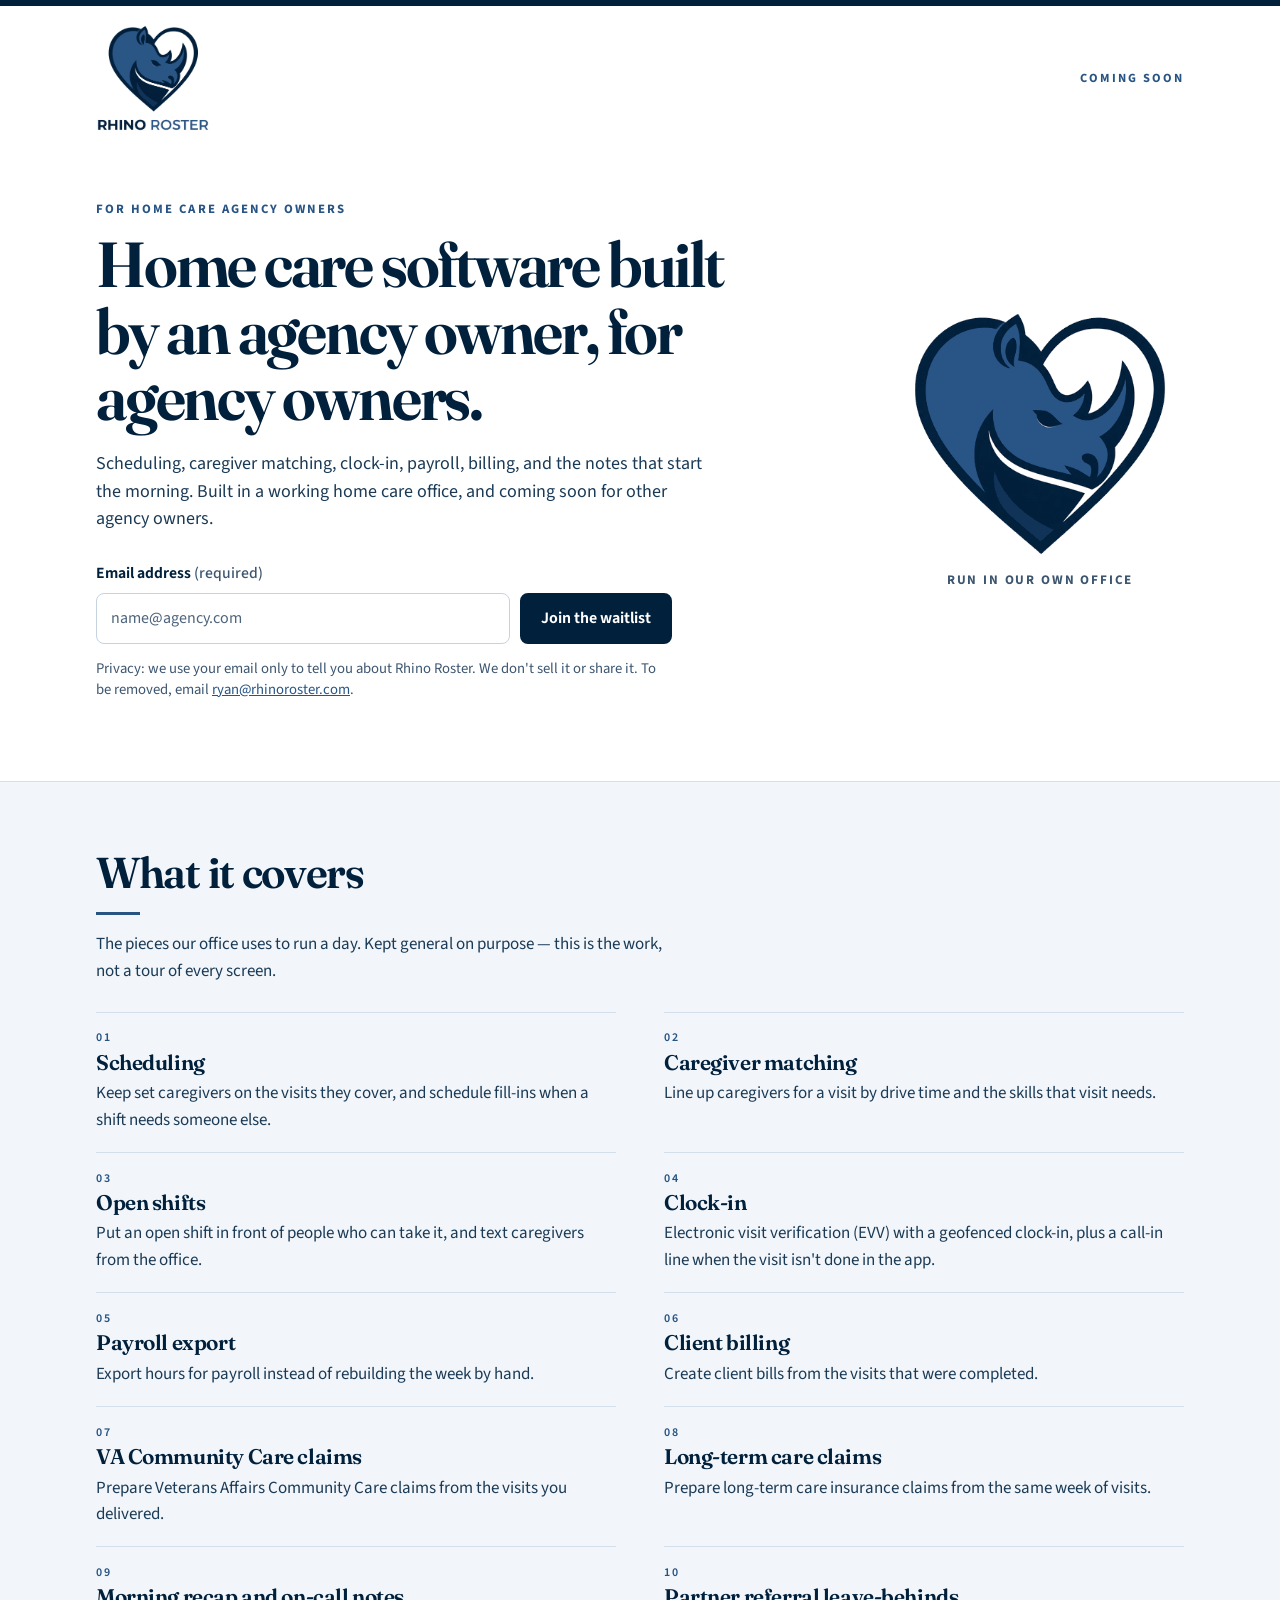
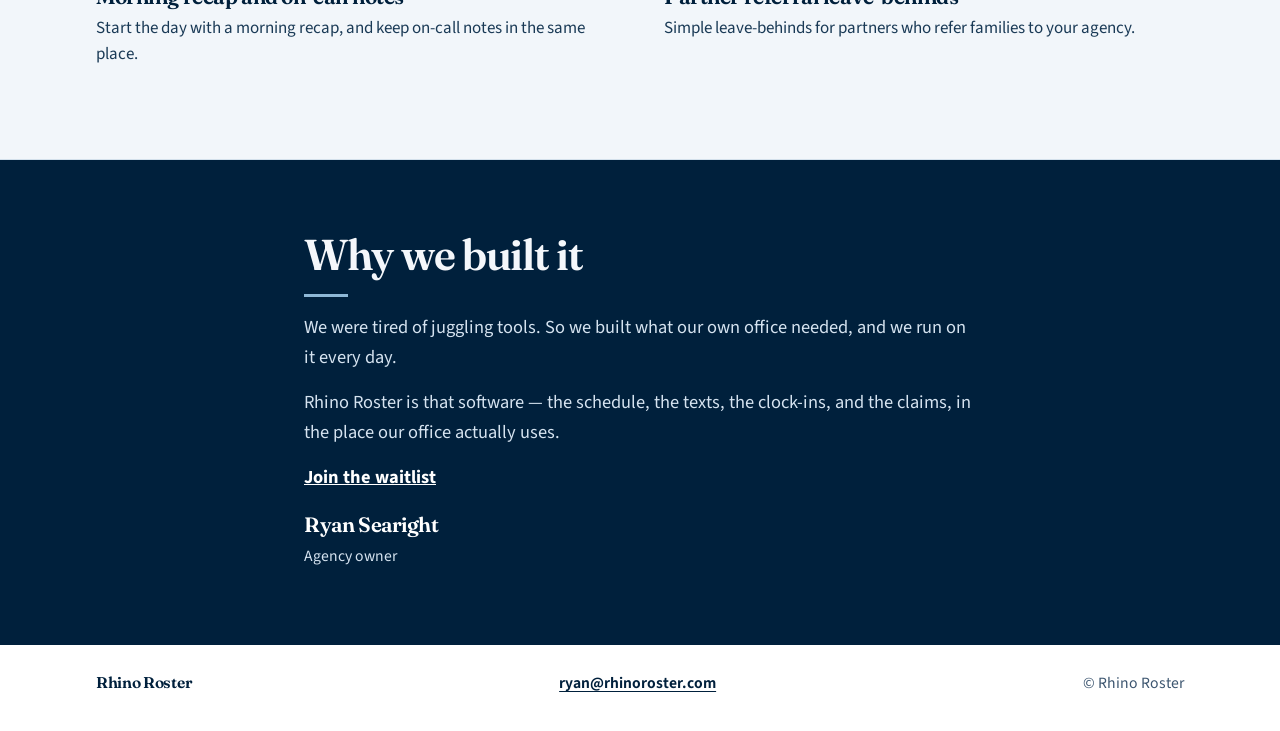
==== index.html @ 0003358c "Rhino Roster coming-soon site" ====
<!DOCTYPE html>
<html lang="en">
<head>
  <meta charset="utf-8">
  <meta name="viewport" content="width=device-width, initial-scale=1">
  <title>Rhino Roster — Home care software for agency owners</title>
  <meta name="description" content="Coming soon: home care software built by an agency owner, for agency owners. Scheduling, caregiver matching, clock-in, payroll, billing, and claims.">
  <meta name="author" content="Rhino Roster">
  <meta name="theme-color" content="#00203c">
  <meta name="color-scheme" content="light">
  <meta name="robots" content="index, follow">
  <link rel="canonical" href="https://rhinoroster.com/">
  <link rel="icon" href="/favicon.svg" type="image/svg+xml">
  <link rel="icon" href="/assets/favicon-32.png" sizes="32x32" type="image/png">
  <link rel="apple-touch-icon" href="/assets/apple-touch-icon.png">
  <meta property="og:site_name" content="Rhino Roster">
  <meta property="og:title" content="Rhino Roster — Coming soon">
  <meta property="og:description" content="Home care software built by an agency owner, for agency owners. Scheduling, caregiver matching, clock-in, payroll, billing, and claims.">
  <meta property="og:type" content="website">
  <meta property="og:url" content="https://rhinoroster.com/">
  <meta property="og:image" content="https://rhinoroster.com/assets/og.png">
  <meta property="og:image:width" content="1200">
  <meta property="og:image:height" content="630">
  <meta property="og:image:alt" content="Rhino Roster. Home care software built by an agency owner, for agency owners. Coming soon.">
  <meta property="og:locale" content="en_US">
  <meta name="twitter:card" content="summary_large_image">
  <meta name="twitter:title" content="Rhino Roster — Coming soon">
  <meta name="twitter:description" content="Home care software built by an agency owner, for agency owners. Scheduling, caregiver matching, clock-in, payroll, billing, and claims.">
  <meta name="twitter:image" content="https://rhinoroster.com/assets/og.png">
  <meta name="twitter:image:alt" content="Rhino Roster. Home care software built by an agency owner, for agency owners. Coming soon.">
  <link rel="preload" href="/fonts/fraunces-latin.woff2" as="font" type="font/woff2" crossorigin>
  <link rel="preload" href="/fonts/source-sans-3-latin.woff2" as="font" type="font/woff2" crossorigin>
  <link rel="stylesheet" href="/css/styles.css">
  <script type="application/ld+json">
  {
    "@context": "https://schema.org",
    "@graph": [
      {
        "@type": "Organization",
        "name": "Rhino Roster",
        "url": "https://rhinoroster.com/",
        "email": "ryan@rhinoroster.com",
        "logo": "https://rhinoroster.com/assets/logo-full.png",
        "description": "Home care software built by an agency owner, for agency owners.",
        "founder": {
          "@type": "Person",
          "name": "Ryan Searight"
        }
      },
      {
        "@type": "WebSite",
        "name": "Rhino Roster",
        "url": "https://rhinoroster.com/"
      }
    ]
  }
  </script>
</head>
<body id="top">
  <a class="skip" href="#main">Skip to content</a>

  <header class="site-header">
    <a class="brand" href="#top">
      <img class="brand-logo" src="/assets/logo-full.png" alt="Rhino Roster" width="600" height="570">
    </a>
    <p class="coming">Coming soon</p>
  </header>

  <main id="main" tabindex="-1">
    <section class="hero" aria-labelledby="hero-title">
      <div class="hero-copy">
        <p class="kicker">For home care agency owners</p>
        <h1 id="hero-title">Home care software built by an agency owner, for agency owners.</h1>
        <p class="lede">Scheduling, caregiver matching, clock-in, payroll, billing, and the notes that start the morning. Built in a working home care office, and coming soon for other agency owners.</p>

        <!--
          WAITLIST FORM
          This form works today with no server and no secrets. On submit it opens
          the visitor's email app, addressed to ryan@rhinoroster.com.

          To connect Formspree (or any service that accepts a JSON POST with an
          "email" field):
          1. Create a form and copy its endpoint.
             Formspree looks like https://formspree.io/f/xxxxxxxx
          2. Put that URL in data-endpoint below.
          3. Redeploy. Leave data-endpoint="" to keep the mailto fallback.
          If you connect a service, update the privacy note so it names that service.
        -->
        <form
          id="waitlist-form"
          class="signup"
          data-endpoint=""
          action="mailto:ryan@rhinoroster.com"
          method="post"
          enctype="text/plain"
        >
          <label for="waitlist-email">Email address <span class="label-hint">(required)</span></label>
          <div class="signup-row">
            <input
              id="waitlist-email"
              name="email"
              type="email"
              autocomplete="email"
              inputmode="email"
              spellcheck="false"
              maxlength="254"
              required
              placeholder="name@agency.com"
              aria-describedby="privacy-note form-status"
            >
            <button type="submit">Join the waitlist</button>
          </div>
          <div class="hp" aria-hidden="true">
            <label for="company-website">Company website</label>
            <input id="company-website" name="_gotcha" type="text" tabindex="-1" autocomplete="off">
          </div>
          <p id="form-status" class="status" role="status" aria-live="polite"></p>
          <p id="privacy-note" class="privacy">Privacy: we use your email only to tell you about Rhino Roster. We don't sell it or share it. To be removed, email <a href="mailto:ryan@rhinoroster.com">ryan@rhinoroster.com</a>.</p>
          <noscript>
            <p class="noscript-note">JavaScript is off. Send your email address to <a href="mailto:ryan@rhinoroster.com?subject=Rhino%20Roster%20waitlist">ryan@rhinoroster.com</a> and we'll add you to the waitlist.</p>
          </noscript>
        </form>
      </div>

      <figure class="seal">
        <img class="seal-mark" src="/assets/logo-mark.png" alt="" width="360" height="346">
        <figcaption>Run in our own office</figcaption>
      </figure>
    </section>

    <section class="features" aria-labelledby="features-title">
      <div class="features-inner">
        <h2 id="features-title">What it covers</h2>
        <hr class="rule">
        <p class="section-intro">The pieces our office uses to run a day. Kept general on purpose — this is the work, not a tour of every screen.</p>
        <ol class="feature-list">
          <li>
            <h3><span class="feature-num" aria-hidden="true">01</span> Scheduling</h3>
            <p>Keep set caregivers on the visits they cover, and schedule fill-ins when a shift needs someone else.</p>
          </li>
          <li>
            <h3><span class="feature-num" aria-hidden="true">02</span> Caregiver matching</h3>
            <p>Line up caregivers for a visit by drive time and the skills that visit needs.</p>
          </li>
          <li>
            <h3><span class="feature-num" aria-hidden="true">03</span> Open shifts</h3>
            <p>Put an open shift in front of people who can take it, and text caregivers from the office.</p>
          </li>
          <li>
            <h3><span class="feature-num" aria-hidden="true">04</span> Clock-in</h3>
            <p>Electronic visit verification (EVV) with a geofenced clock-in, plus a call-in line when the visit isn't done in the app.</p>
          </li>
          <li>
            <h3><span class="feature-num" aria-hidden="true">05</span> Payroll export</h3>
            <p>Export hours for payroll instead of rebuilding the week by hand.</p>
          </li>
          <li>
            <h3><span class="feature-num" aria-hidden="true">06</span> Client billing</h3>
            <p>Create client bills from the visits that were completed.</p>
          </li>
          <li>
            <h3><span class="feature-num" aria-hidden="true">07</span> VA Community Care claims</h3>
            <p>Prepare Veterans Affairs Community Care claims from the visits you delivered.</p>
          </li>
          <li>
            <h3><span class="feature-num" aria-hidden="true">08</span> Long-term care claims</h3>
            <p>Prepare long-term care insurance claims from the same week of visits.</p>
          </li>
          <li>
            <h3><span class="feature-num" aria-hidden="true">09</span> Morning recap and on-call notes</h3>
            <p>Start the day with a morning recap, and keep on-call notes in the same place.</p>
          </li>
          <li>
            <h3><span class="feature-num" aria-hidden="true">10</span> Partner referral leave-behinds</h3>
            <p>Simple leave-behinds for partners who refer families to your agency.</p>
          </li>
        </ol>
      </div>
    </section>

    <section class="why" aria-labelledby="why-title">
      <div class="why-inner">
        <h2 id="why-title">Why we built it</h2>
        <hr class="rule">
        <p>We were tired of juggling tools. So we built what our own office needed, and we run on it every day.</p>
        <p>Rhino Roster is that software — the schedule, the texts, the clock-ins, and the claims, in the place our office actually uses.</p>
        <p class="why-cta"><a href="#waitlist-email">Join the waitlist</a></p>
        <p class="signoff">
          <strong>Ryan Searight</strong>
          <span>Agency owner</span>
        </p>
      </div>
    </section>
  </main>

  <footer class="site-footer">
    <p class="footer-brand">Rhino Roster</p>
    <p><a href="mailto:ryan@rhinoroster.com">ryan@rhinoroster.com</a></p>
    <p>© Rhino Roster</p>
  </footer>

  <script src="/js/waitlist.js" defer></script>
</body>
</html>
---- css/styles.css ----
@font-face {
  font-family: "Fraunces";
  font-style: normal;
  font-weight: 500 700;
  font-display: swap;
  src: url("/fonts/fraunces-latin.woff2") format("woff2");
  unicode-range: U+0000-00FF, U+0131, U+0152-0153, U+02BB-02BC, U+02C6, U+02DA, U+02DC, U+0304, U+0308, U+0329, U+2000-206F, U+20AC, U+2122, U+2191, U+2193, U+2212, U+2215, U+FEFF, U+FFFD;
}

@font-face {
  font-family: "Source Sans 3";
  font-style: normal;
  font-weight: 400 700;
  font-display: swap;
  src: url("/fonts/source-sans-3-latin.woff2") format("woff2");
  unicode-range: U+0000-00FF, U+0131, U+0152-0153, U+02BB-02BC, U+02C6, U+02DA, U+02DC, U+0304, U+0308, U+0329, U+2000-206F, U+20AC, U+2122, U+2191, U+2193, U+2212, U+2215, U+FEFF, U+FFFD;
}

:root {
  --paper: #ffffff;
  --paper-deep: #f2f6fa;
  --ink: #00203c;
  --ink-soft: #1a3a56;
  --muted: #3d5670;
  --line: #d3e0eb;
  --navy: #00203c;
  --blue: #285484;
  --error: #8e1c2e;
  --focus: #285484;
  --on-navy: #f4f7fb;
  --on-navy-soft: #d5e3f0;
  --serif: "Fraunces", "Iowan Old Style", Palatino, "Palatino Linotype", Georgia, serif;
  --sans: "Source Sans 3", "Avenir Next", "Segoe UI", sans-serif;
  --max: 68rem;
  --gutter: 1.25rem;
  color-scheme: light;
}

*,
*::before,
*::after {
  box-sizing: border-box;
}

html {
  scroll-behavior: smooth;
}

body {
  margin: 0;
  background: var(--paper);
  color: var(--ink);
  font-family: var(--sans);
  font-size: 1.0625rem;
  line-height: 1.55;
  text-rendering: optimizeLegibility;
  -webkit-font-smoothing: antialiased;
}

body::before {
  content: "";
  display: block;
  height: 6px;
  background: var(--navy);
}

img,
svg {
  display: block;
  max-width: 100%;
}

h1,
h2,
h3,
p {
  margin: 0;
}

a {
  color: var(--blue);
}

a:hover {
  color: var(--ink);
}

:focus-visible {
  outline: 3px solid var(--focus);
  outline-offset: 3px;
}

::selection {
  background: var(--navy);
  color: var(--on-navy);
}

.skip {
  position: absolute;
  left: 1rem;
  top: 0.4rem;
  transform: translateY(-150%);
  background: var(--paper);
  color: var(--ink);
  padding: 0.55rem 0.8rem;
  z-index: 5;
  border-radius: 6px;
  text-decoration: none;
  font-weight: 600;
}

.skip:focus {
  transform: none;
}

.site-header,
.hero,
.features-inner,
.site-footer {
  width: min(100% - (var(--gutter) * 2), var(--max));
  margin-inline: auto;
}

.site-header {
  display: flex;
  flex-wrap: wrap;
  align-items: center;
  justify-content: space-between;
  gap: 0.75rem 1.25rem;
  padding: 1.15rem 0 1rem;
}

.brand {
  display: flex;
  align-items: center;
  gap: 0.7rem;
  color: var(--ink);
  text-decoration: none;
  min-height: 44px;
}

.brand:hover {
  color: var(--ink);
}

.brand-logo {
  display: block;
  height: 5.25rem;
  width: auto;
}

.coming {
  margin: 0;
  color: var(--blue);
  font-size: 0.78rem;
  font-weight: 700;
  letter-spacing: 0.16em;
  text-transform: uppercase;
}

.hero {
  display: grid;
  gap: 2.75rem;
  padding: 1.75rem 0 3.5rem;
}

.kicker {
  color: var(--blue);
  font-size: 0.8rem;
  font-weight: 700;
  letter-spacing: 0.16em;
  text-transform: uppercase;
}

.hero-copy {
  container-type: inline-size;
}

h1 {
  margin-top: 0.7rem;
  font-family: var(--serif);
  font-weight: 640;
  font-size: clamp(2.3rem, 6vw, 4rem);
  font-size: clamp(1.75rem, 9.4cqi, 4.2rem);
  line-height: 1.05;
  letter-spacing: -0.035em;
  font-variation-settings: "opsz" 80, "SOFT" 30, "WONK" 1, "wght" 640;
}

.lede {
  margin-top: 1.15rem;
  max-width: 38rem;
  color: var(--ink-soft);
  font-size: 1.125rem;
  line-height: 1.55;
}

.signup {
  margin-top: 1.75rem;
  max-width: 36rem;
}

.signup label {
  display: block;
  font-weight: 650;
  font-size: 0.98rem;
  margin-bottom: 0.45rem;
}

.label-hint {
  font-weight: 500;
  color: var(--muted);
}

.signup-row {
  display: grid;
  gap: 0.6rem;
}

.signup input[type="email"] {
  width: 100%;
  min-height: 3.05rem;
  border: 1px solid #c5d3e0;
  background: var(--paper);
  color: var(--ink);
  border-radius: 8px;
  padding: 0.7rem 0.9rem;
  font: inherit;
  font-size: 1rem;
}

.signup input[type="email"]::placeholder {
  color: #4d647c;
  opacity: 1;
}

.signup input[aria-invalid="true"] {
  border-color: var(--error);
  border-width: 2px;
}

.signup button {
  min-height: 3.05rem;
  border: 2px solid var(--navy);
  border-radius: 8px;
  background: var(--navy);
  color: #ffffff;
  font: inherit;
  font-weight: 650;
  font-size: 1rem;
  padding: 0.7rem 1.2rem;
  cursor: pointer;
}

.signup button:hover {
  background: var(--blue);
  border-color: var(--blue);
}

.signup button:disabled {
  cursor: wait;
  opacity: 0.72;
}

.hp {
  position: absolute;
  left: -10000px;
  width: 1px;
  height: 1px;
  overflow: hidden;
}

.status {
  min-height: 0;
  margin-top: 0.75rem;
  font-size: 0.98rem;
  color: var(--ink-soft);
}

.status:empty {
  margin-top: 0;
}

.status.is-error {
  color: var(--error);
  font-weight: 650;
}

.privacy {
  margin-top: 0.85rem;
  max-width: 38rem;
  color: var(--muted);
  font-size: 0.92rem;
  line-height: 1.45;
}

.noscript-note {
  margin-top: 0.85rem;
  color: var(--ink-soft);
}

.seal {
  margin: 0;
  justify-self: center;
  width: min(100%, 18.5rem);
}

.seal-mark {
  width: min(100%, 16rem);
  margin-inline: auto;
  height: auto;
}

.seal figcaption {
  margin-top: 0.85rem;
  text-align: center;
  color: var(--muted);
  font-size: 0.82rem;
  font-weight: 700;
  letter-spacing: 0.14em;
  text-transform: uppercase;
}

.features {
  background: var(--paper-deep);
  border-top: 1px solid var(--line);
  border-bottom: 1px solid var(--line);
}

.features-inner {
  padding: 3.25rem 0 3.5rem;
}

h2 {
  font-family: var(--serif);
  font-weight: 620;
  font-size: clamp(1.9rem, 4vw, 2.7rem);
  line-height: 1.08;
  letter-spacing: -0.03em;
  font-variation-settings: "opsz" 60, "SOFT" 30, "WONK" 1, "wght" 620;
}

.rule {
  width: 2.75rem;
  height: 3px;
  background: var(--blue);
  border: 0;
  margin: 1rem 0 0;
}

.section-intro {
  margin-top: 1rem;
  max-width: 36rem;
  color: var(--ink-soft);
}

.feature-list {
  display: grid;
  list-style: none;
  margin: 1.75rem 0 0;
  padding: 0;
}

.feature-list li {
  padding: 1.15rem 0 1.2rem;
  border-top: 1px solid var(--line);
}

.feature-list h3 {
  font-family: var(--serif);
  font-weight: 620;
  font-size: 1.32rem;
  letter-spacing: -0.02em;
  line-height: 1.15;
  font-variation-settings: "opsz" 36, "SOFT" 20, "WONK" 0, "wght" 620;
}

.feature-num {
  display: block;
  margin-bottom: 0.28rem;
  color: var(--blue);
  font-family: var(--sans);
  font-size: 0.75rem;
  font-weight: 700;
  letter-spacing: 0.14em;
}

.feature-list p {
  margin-top: 0.4rem;
  color: var(--ink-soft);
  max-width: 36rem;
}

.why {
  background: var(--navy);
  color: var(--on-navy);
}

.why-inner {
  width: min(100% - (var(--gutter) * 2), 42rem);
  margin-inline: auto;
  padding: 3.5rem 0 3.75rem;
}

.why h2 {
  color: var(--on-navy);
}

.why .rule {
  background: #8eb8d6;
}

.why p {
  margin-top: 1rem;
  font-size: 1.15rem;
  line-height: 1.6;
  color: var(--on-navy-soft);
}

.why-cta {
  margin-top: 1.5rem;
}

.why-cta a {
  color: #ffffff;
  font-weight: 700;
}

.why-cta a:hover {
  color: #fff;
}

.signoff {
  margin-top: 2rem;
}

.signoff strong {
  display: block;
  font-family: var(--serif);
  font-weight: 620;
  font-size: 1.3rem;
  letter-spacing: -0.02em;
  color: #ffffff;
  font-variation-settings: "opsz" 36, "SOFT" 30, "WONK" 0, "wght" 620;
}

.signoff span {
  display: block;
  margin-top: 0.15rem;
  color: var(--on-navy-soft);
  font-size: 0.98rem;
}

.site-footer {
  display: flex;
  flex-wrap: wrap;
  gap: 0.65rem 1.5rem;
  justify-content: space-between;
  align-items: center;
  padding: 1.6rem 0 2.25rem;
  color: var(--muted);
  font-size: 0.98rem;
}

.footer-brand {
  font-family: var(--serif);
  color: var(--ink);
  font-weight: 620;
  letter-spacing: -0.02em;
  font-variation-settings: "opsz" 24, "SOFT" 30, "WONK" 0, "wght" 620;
}

.site-footer a {
  color: var(--ink);
  font-weight: 650;
  text-underline-offset: 0.16em;
}

.site-footer p {
  margin: 0;
}

@media (min-width: 640px) {
  .signup-row {
    grid-template-columns: 1fr auto;
    align-items: stretch;
  }
}

@media (min-width: 760px) {
  .feature-list {
    grid-template-columns: 1fr 1fr;
    column-gap: 3rem;
  }

  .feature-list li:nth-child(1),
  .feature-list li:nth-child(2) {
    border-top: 1px solid var(--line);
  }
}

@media (min-width: 960px) {
  :root {
    --gutter: 1.75rem;
  }

  .hero {
    grid-template-columns: minmax(0, 1.4fr) minmax(16rem, 0.72fr);
    align-items: center;
    gap: 4rem;
    padding-top: 3.25rem;
    padding-bottom: 5rem;
  }

  .brand-logo {
    height: 6.75rem;
  }

  .seal {
    width: min(100%, 18rem);
    justify-self: end;
  }

  .features-inner {
    padding: 4.25rem 0 4.5rem;
  }

  .why-inner {
    padding: 4.5rem 0 4.75rem;
  }
}

@media (forced-colors: active) {
  .signup button {
    border: 1px solid ButtonText;
  }
}

@media (prefers-reduced-motion: reduce) {
  html {
    scroll-behavior: auto;
  }

  *,
  *::before,
  *::after {
    animation: none !important;
    transition: none !important;
  }
}

@media print {
  body::before,
  .skip,
  .signup,
  .why-cta {
    display: none;
  }

  .why {
    background: #fff;
    color: #000;
  }

  .why p,
  .why h2,
  .signoff strong,
  .signoff span {
    color: #000;
  }
}
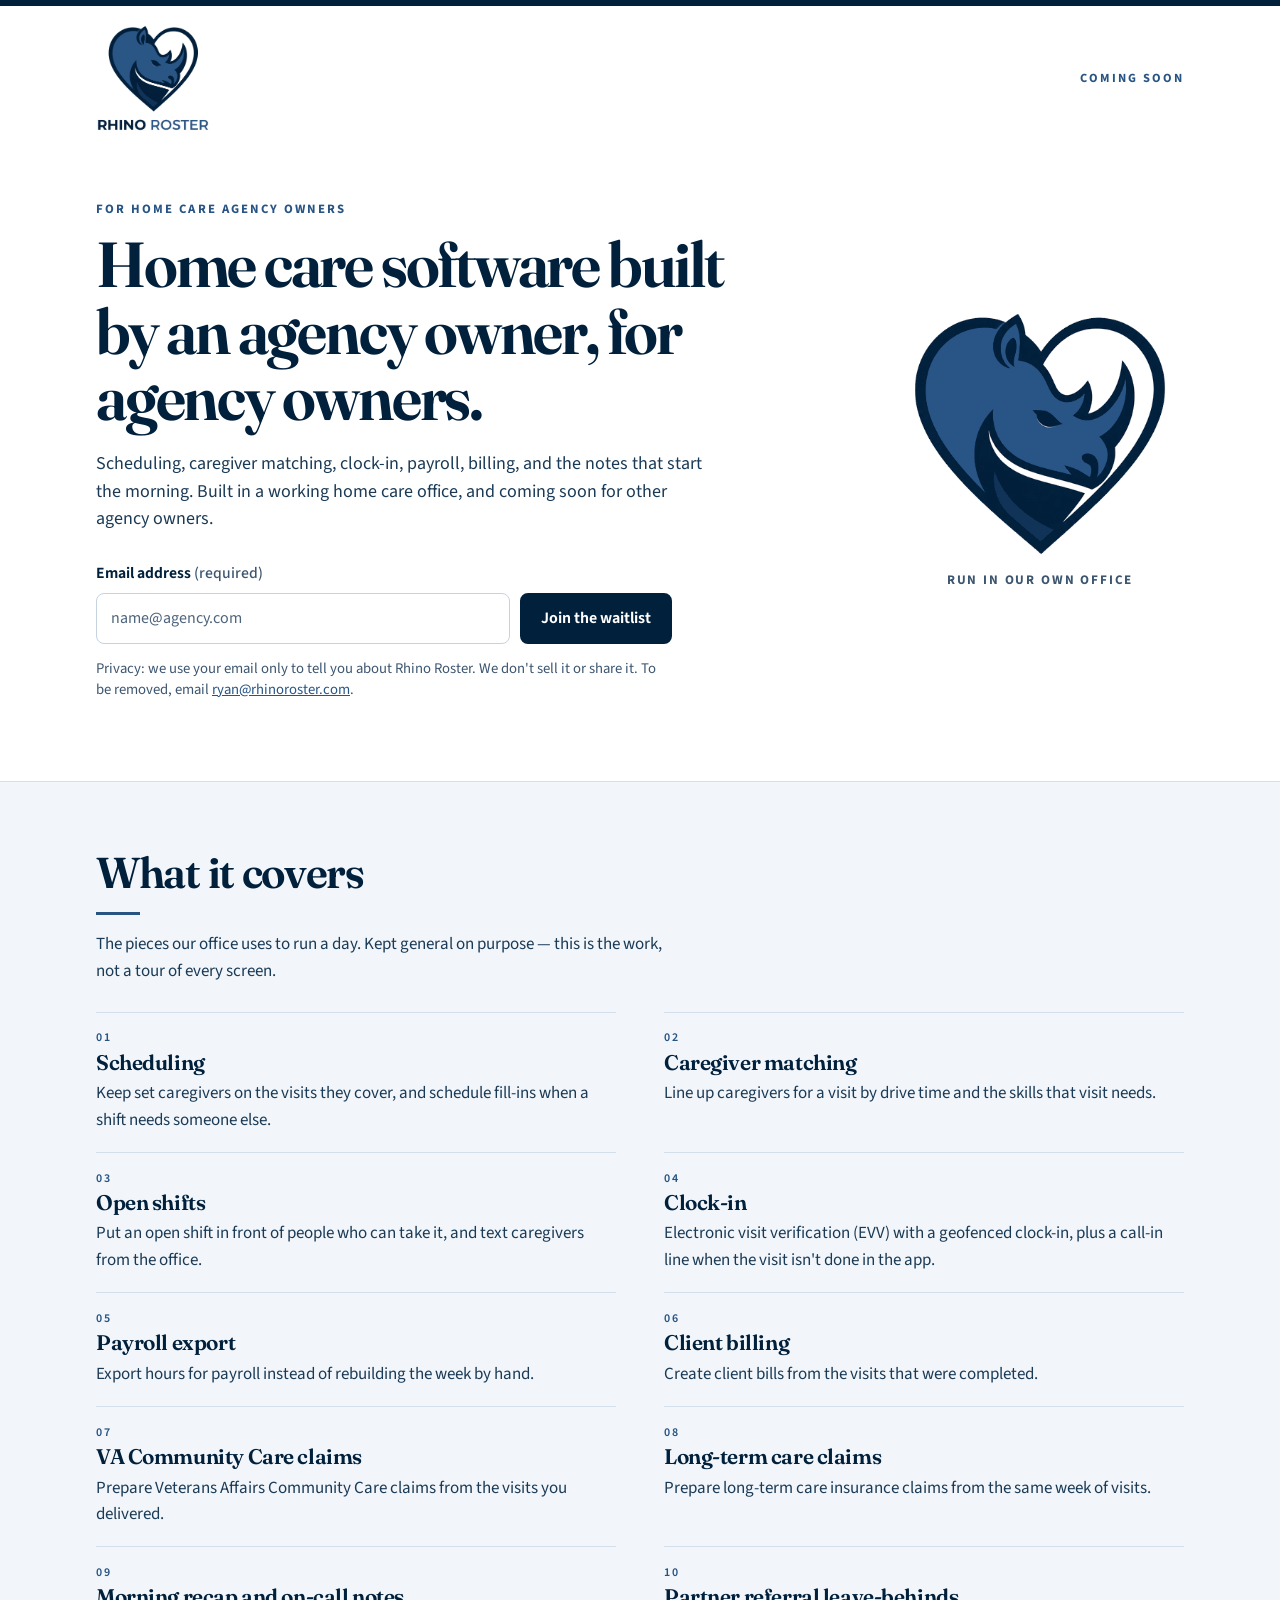
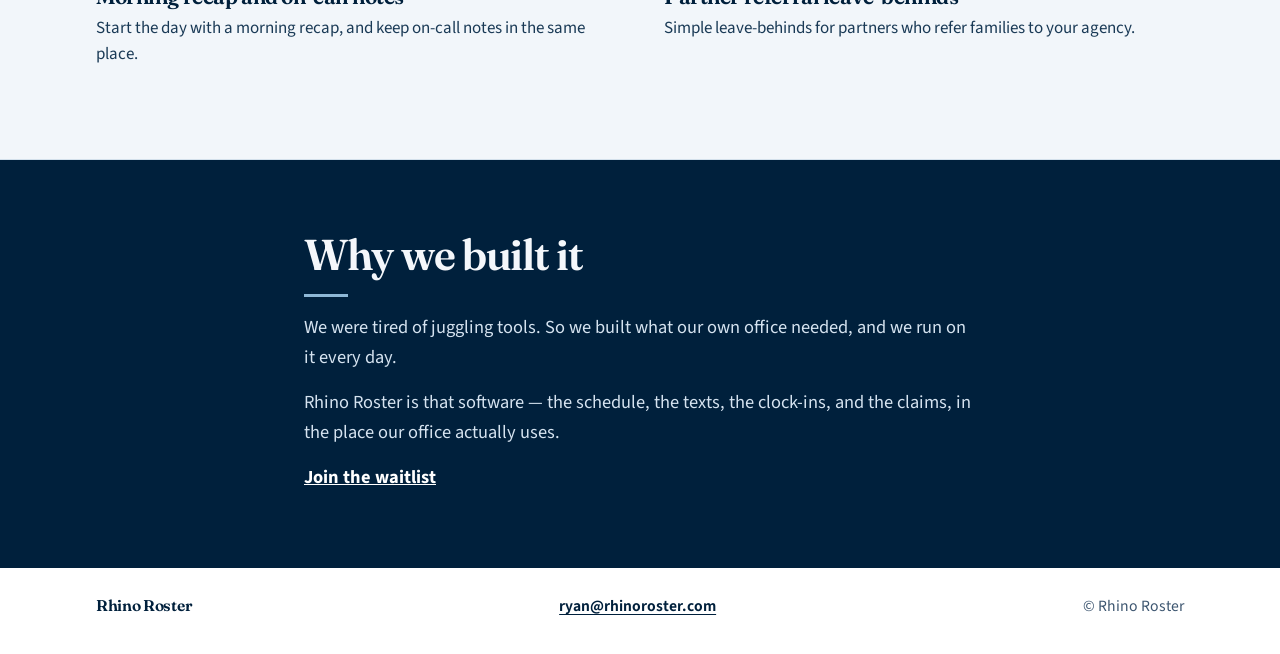
==== commit 64f5f0b9: "Remove founder name" ====
--- a/index.html
+++ b/index.html
@@ -41,11 +41,7 @@
         "url": "https://rhinoroster.com/",
         "email": "ryan@rhinoroster.com",
         "logo": "https://rhinoroster.com/assets/logo-full.png",
-        "description": "Home care software built by an agency owner, for agency owners.",
-        "founder": {
-          "@type": "Person",
-          "name": "Ryan Searight"
-        }
+        "description": "Home care software built by an agency owner, for agency owners."
       },
       {
         "@type": "WebSite",
@@ -185,10 +181,6 @@
         <p>We were tired of juggling tools. So we built what our own office needed, and we run on it every day.</p>
         <p>Rhino Roster is that software — the schedule, the texts, the clock-ins, and the claims, in the place our office actually uses.</p>
         <p class="why-cta"><a href="#waitlist-email">Join the waitlist</a></p>
-        <p class="signoff">
-          <strong>Ryan Searight</strong>
-          <span>Agency owner</span>
-        </p>
       </div>
     </section>
   </main>
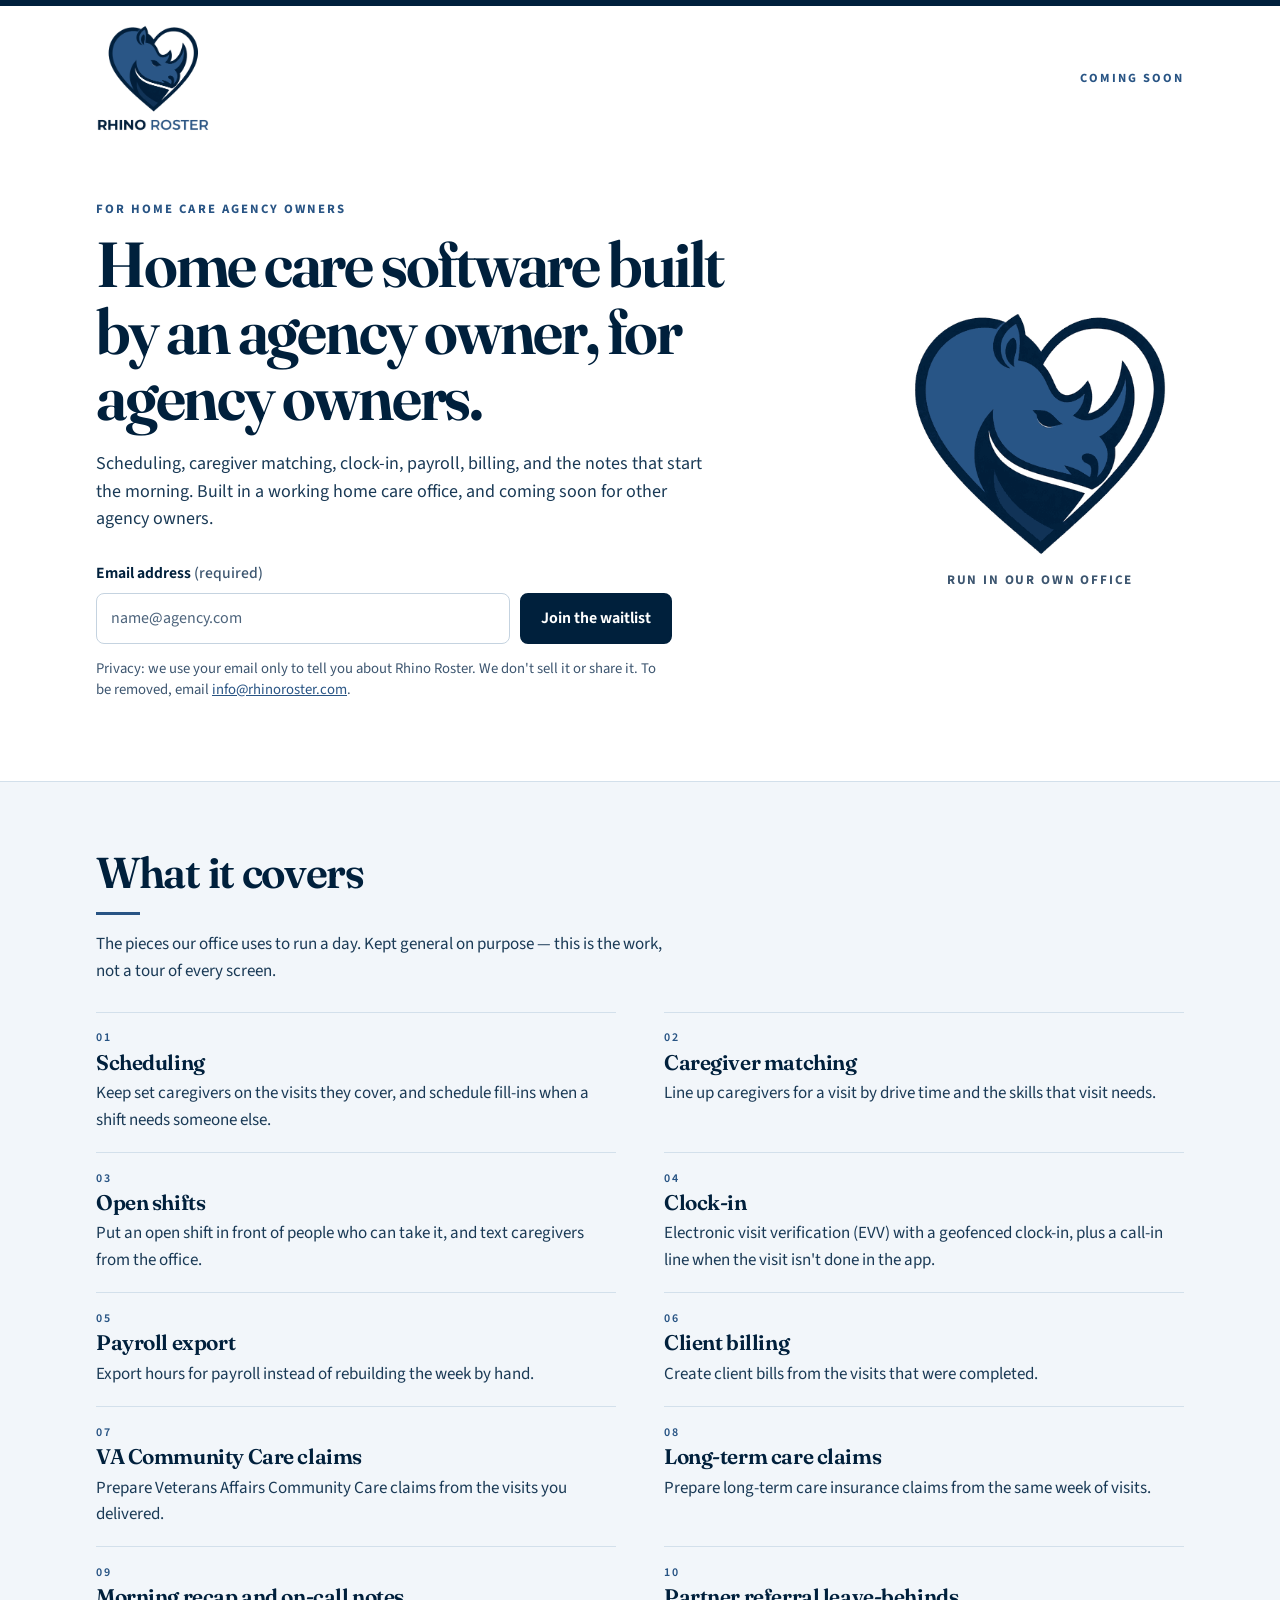
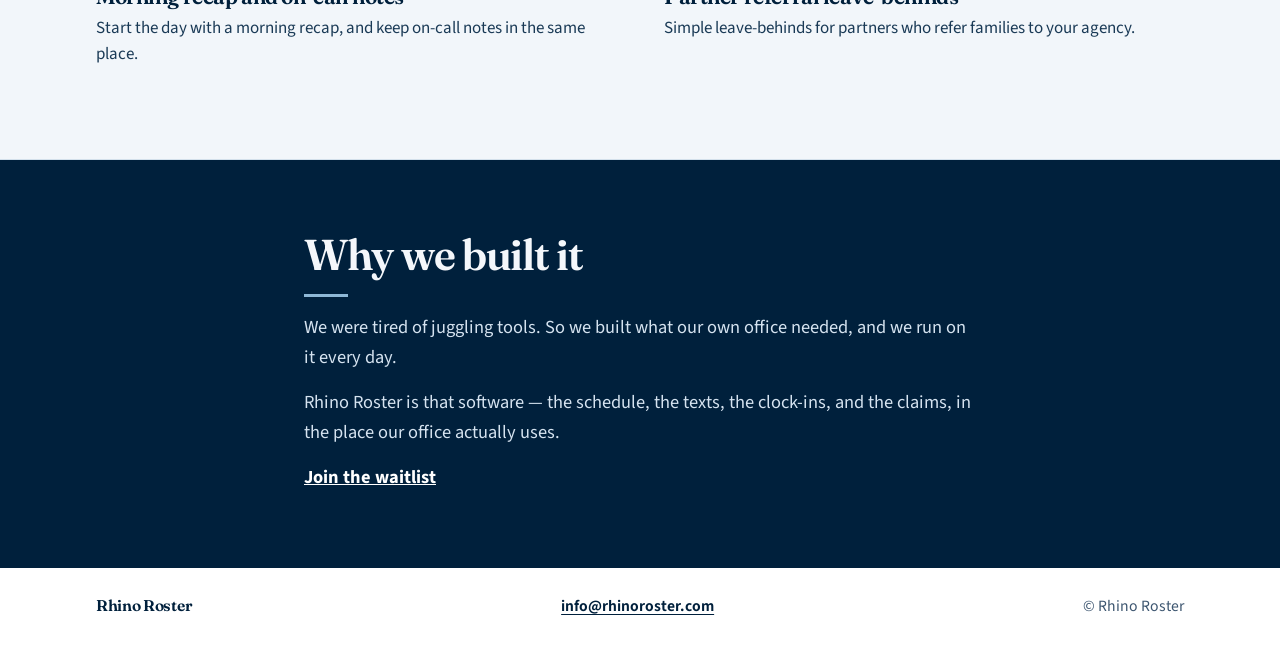
==== commit 6a457958: "Use info@ contact email" ====
--- a/index.html
+++ b/index.html
@@ -39,7 +39,7 @@
         "@type": "Organization",
         "name": "Rhino Roster",
         "url": "https://rhinoroster.com/",
-        "email": "ryan@rhinoroster.com",
+        "email": "info@rhinoroster.com",
         "logo": "https://rhinoroster.com/assets/logo-full.png",
         "description": "Home care software built by an agency owner, for agency owners."
       },
@@ -72,7 +72,7 @@
         <!--
           WAITLIST FORM
           This form works today with no server and no secrets. On submit it opens
-          the visitor's email app, addressed to ryan@rhinoroster.com.
+          the visitor's email app, addressed to info@rhinoroster.com.
 
           To connect Formspree (or any service that accepts a JSON POST with an
           "email" field):
@@ -86,7 +86,7 @@
           id="waitlist-form"
           class="signup"
           data-endpoint=""
-          action="mailto:ryan@rhinoroster.com"
+          action="mailto:info@rhinoroster.com"
           method="post"
           enctype="text/plain"
         >
@@ -111,9 +111,9 @@
             <input id="company-website" name="_gotcha" type="text" tabindex="-1" autocomplete="off">
           </div>
           <p id="form-status" class="status" role="status" aria-live="polite"></p>
-          <p id="privacy-note" class="privacy">Privacy: we use your email only to tell you about Rhino Roster. We don't sell it or share it. To be removed, email <a href="mailto:ryan@rhinoroster.com">ryan@rhinoroster.com</a>.</p>
+          <p id="privacy-note" class="privacy">Privacy: we use your email only to tell you about Rhino Roster. We don't sell it or share it. To be removed, email <a href="mailto:info@rhinoroster.com">info@rhinoroster.com</a>.</p>
           <noscript>
-            <p class="noscript-note">JavaScript is off. Send your email address to <a href="mailto:ryan@rhinoroster.com?subject=Rhino%20Roster%20waitlist">ryan@rhinoroster.com</a> and we'll add you to the waitlist.</p>
+            <p class="noscript-note">JavaScript is off. Send your email address to <a href="mailto:info@rhinoroster.com?subject=Rhino%20Roster%20waitlist">info@rhinoroster.com</a> and we'll add you to the waitlist.</p>
           </noscript>
         </form>
       </div>
@@ -187,7 +187,7 @@
 
   <footer class="site-footer">
     <p class="footer-brand">Rhino Roster</p>
-    <p><a href="mailto:ryan@rhinoroster.com">ryan@rhinoroster.com</a></p>
+    <p><a href="mailto:info@rhinoroster.com">info@rhinoroster.com</a></p>
     <p>© Rhino Roster</p>
   </footer>
 
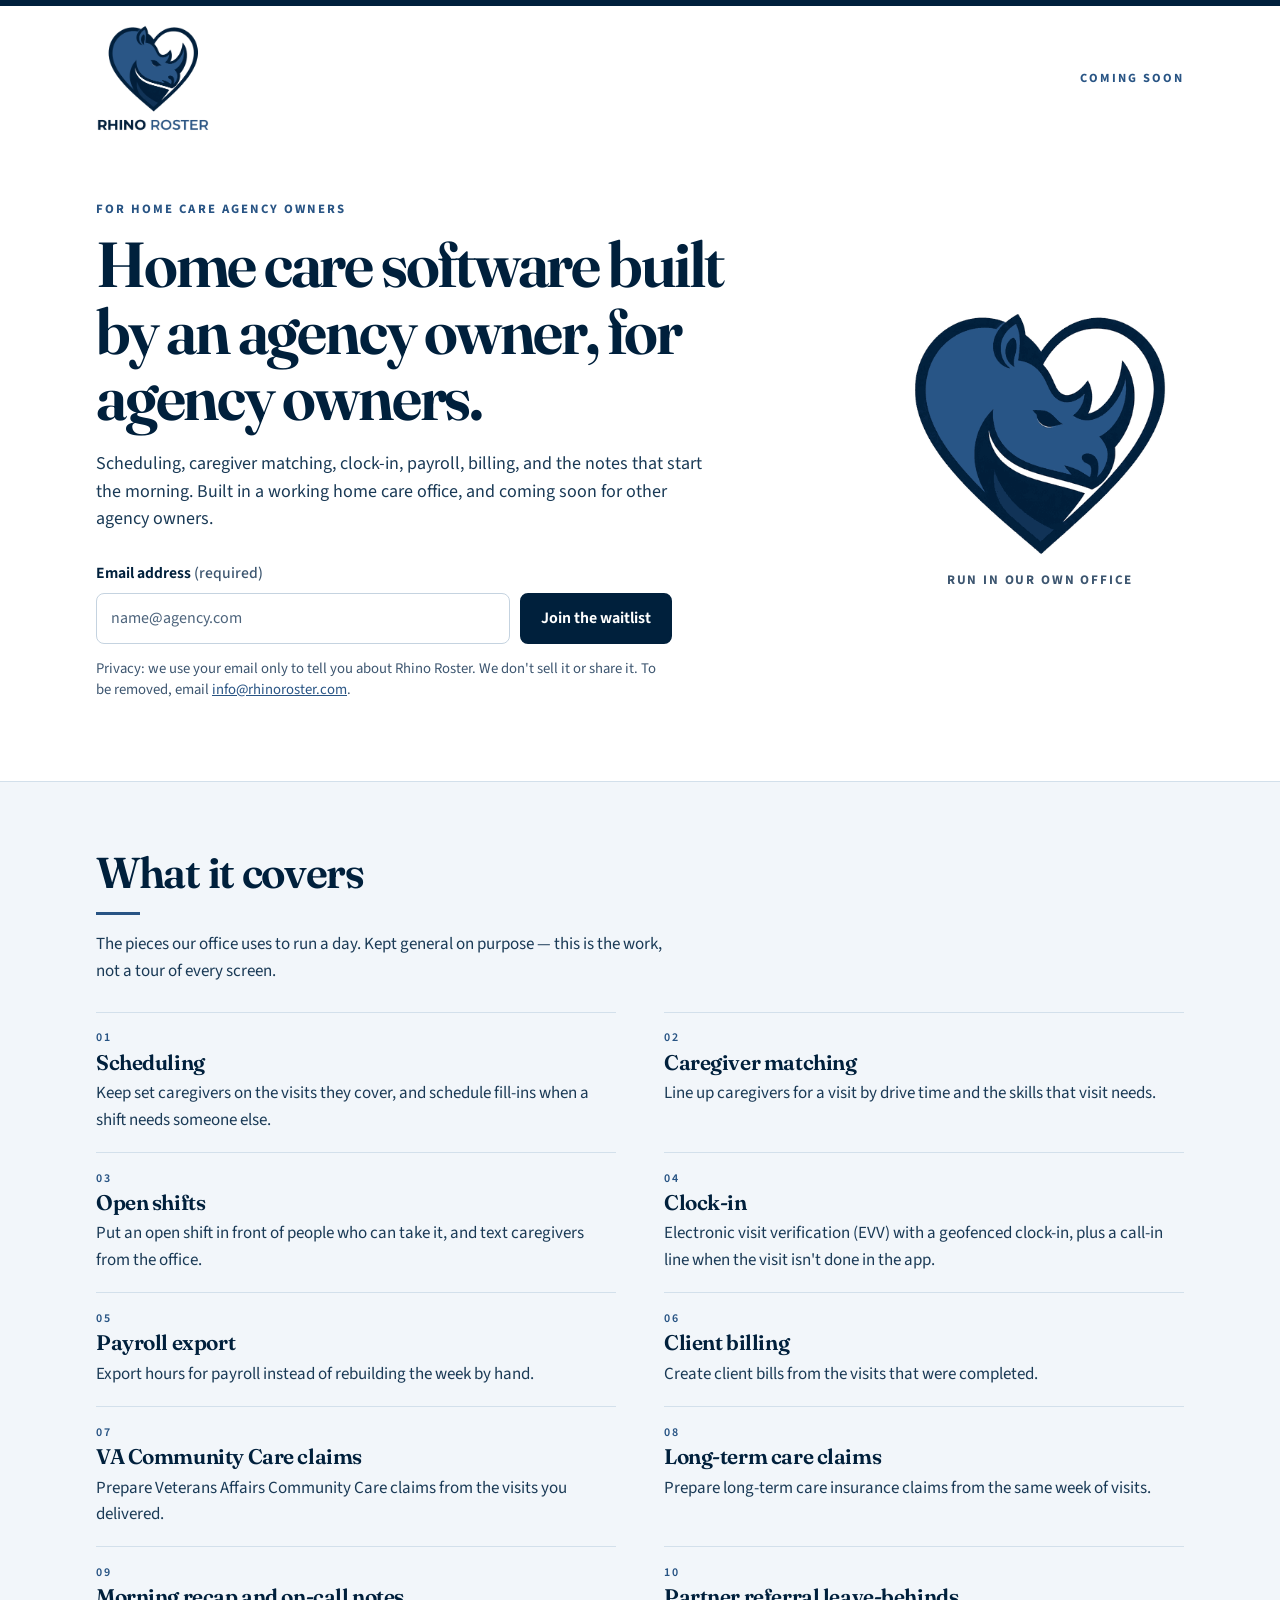
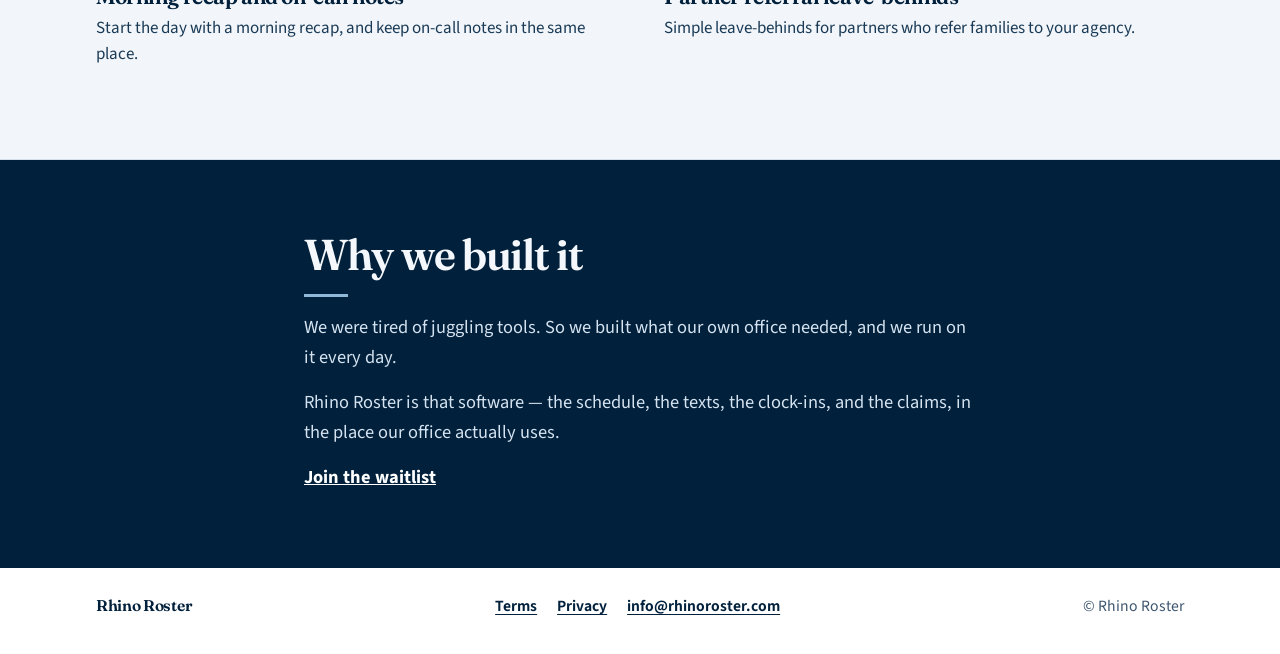
==== commit 7271e8a8: "Add public Terms of Use and Privacy Policy pages Publish lawyer-approved terms and privacy pages at " ====
--- a/index.html
+++ b/index.html
@@ -187,7 +187,11 @@
 
   <footer class="site-footer">
     <p class="footer-brand">Rhino Roster</p>
-    <p><a href="mailto:info@rhinoroster.com">info@rhinoroster.com</a></p>
+    <p class="footer-links">
+      <a href="/terms/">Terms</a>
+      <a href="/privacy/">Privacy</a>
+      <a href="mailto:info@rhinoroster.com">info@rhinoroster.com</a>
+    </p>
     <p>© Rhino Roster</p>
   </footer>
 
--- a/css/styles.css
+++ b/css/styles.css
@@ -116,6 +116,7 @@
 .site-header,
 .hero,
 .features-inner,
+.legal,
 .site-footer {
   width: min(100% - (var(--gutter) * 2), var(--max));
   margin-inline: auto;
@@ -569,3 +570,54 @@
     color: #000;
   }
 }
+
+
+.legal {
+  max-width: 44rem;
+  padding: 1.5rem 0 4rem;
+}
+
+.legal h1 {
+  font-size: clamp(1.85rem, 4.5vw, 2.6rem);
+  line-height: 1.15;
+}
+
+.legal-date {
+  margin: 0.85rem 0 1.5rem;
+  color: var(--muted);
+  font-weight: 650;
+}
+
+.legal p + p,
+.legal ul {
+  margin-top: 1.15rem;
+}
+
+.legal ul {
+  margin-bottom: 0;
+  padding-left: 1.2rem;
+}
+
+.legal li + li {
+  margin-top: 0.55rem;
+}
+
+.legal li,
+.legal p {
+  color: var(--ink-soft);
+}
+
+.footer-links {
+  display: flex;
+  flex-wrap: wrap;
+  gap: 0.65rem 1.25rem;
+}
+
+@media print {
+  .legal h1,
+  .legal p,
+  .legal li,
+  .legal-date {
+    color: #000;
+  }
+}
